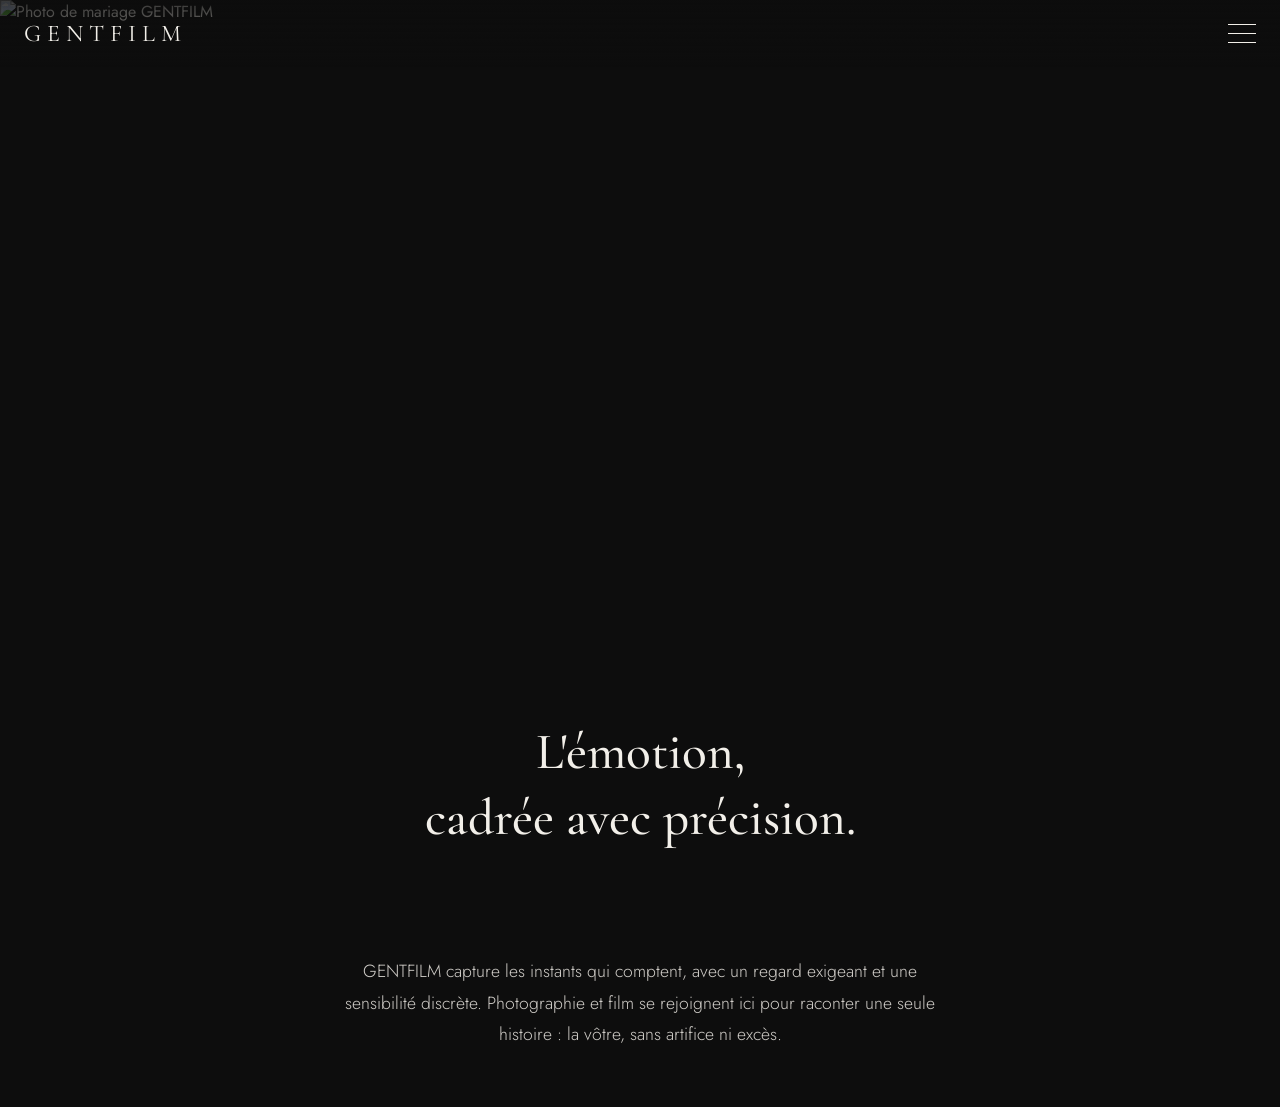
==== accueil.html @ b923bcfc "Add files via upload" ====
<!DOCTYPE html>
<html lang="fr">
<head>
<meta charset="UTF-8">
<meta name="viewport" content="width=device-width, initial-scale=1.0">
<title>GENTFILM — Accueil</title>
<link rel="preconnect" href="https://fonts.googleapis.com">
<link href="https://fonts.googleapis.com/css2?family=Cormorant+Garamond:wght@400;500;600&family=Jost:wght@300;400;500&display=swap" rel="stylesheet">
<link rel="stylesheet" href="style.css">
</head>
<body>

<header class="site-header">
  <a href="accueil.html" class="site-logo">GENTFILM</a>
  <button class="burger" id="burgerBtn" aria-label="Ouvrir le menu">
    <span></span><span></span><span></span>
  </button>
</header>

<nav class="fullscreen-nav" id="fullscreenNav">
  <a href="accueil.html" class="nav-link">Accueil</a>
  <a href="photo.html" class="nav-link">Photo</a>
  <a href="video.html" class="nav-link">Vidéo</a>
  <a href="contact.html" class="nav-link">Contact</a>
</nav>

<section class="hero">
  <img src="https://d2u1z1lopyfwlx.cloudfront.net/thumbnails/70946e85-54bd-5876-8c8c-7553be948bfe/ff65e6a8-7fa7-5800-a68d-40c87b06ce82.jpg" alt="Photo de mariage GENTFILM" class="hero-img">
  <div class="hero-overlay"></div>
  <div class="hero-text">
    <h1>L'émotion,<br>cadrée avec précision.</h1>
  </div>
</section>

<section class="intro">
  <p>GENTFILM capture les instants qui comptent, avec un regard exigeant et une sensibilité discrète. Photographie et film se rejoignent ici pour raconter une seule histoire : la vôtre, sans artifice ni excès.</p>
</section>

<script src="script.js"></script>
</body>
</html>
---- style.css ----
/* ===== Variables ===== */
:root {
  --noir: #0d0d0d;
  --blanc-casse: #f2efe9;
  --anthracite: #242322;
  --accent: #cdbfa0;
  --font-titre: 'Cormorant Garamond', serif;
  --font-texte: 'Jost', sans-serif;
}

* {
  margin: 0;
  padding: 0;
  box-sizing: border-box;
}

html, body {
  width: 100%;
  overflow-x: hidden;
}

body {
  background: var(--noir);
  color: var(--blanc-casse);
  font-family: var(--font-texte);
}

body.nav-open {
  overflow: hidden;
  height: 100vh;
}

/* ===== Landing page (mobile first) ===== */
.landing-body {
  height: 100dvh;
  max-height: 100dvh;
  overflow: hidden;
  position: fixed;
  inset: 0;
}

.landing-bg {
  position: absolute;
  inset: 0;
  background: radial-gradient(circle at 30% 20%, #3a352c 0%, #1c1a17 45%, #0d0d0d 100%);
  filter: blur(50px);
  transform: scale(1.15);
  overflow: hidden;
}

.landing-overlay {
  position: absolute;
  inset: 0;
  background: rgba(0, 0, 0, 0.35);
}

.landing-content {
  position: relative;
  height: 100%;
  display: flex;
  flex-direction: column;
  align-items: center;
  justify-content: center;
  padding: 1.5rem;
  gap: 4rem;
}

.landing-logo {
  font-family: var(--font-titre);
  font-weight: 500;
  font-size: 2.2rem;
  letter-spacing: 0.4em;
  color: var(--blanc-casse);
  text-align: center;
  text-transform: uppercase;
}

.landing-menu {
  display: flex;
  flex-direction: column;
  align-items: center;
  gap: 1.6rem;
  width: 100%;
}

.landing-link {
  position: relative;
  text-decoration: none;
  color: rgba(242, 239, 233, 0.75);
  font-family: var(--font-texte);
  font-weight: 300;
  letter-spacing: 0.3em;
  text-transform: uppercase;
  font-size: 0.8rem;
  padding: 0.5rem 0;
  transition: color 0.4s ease, letter-spacing 0.4s ease;
}

.landing-link::after {
  content: '';
  position: absolute;
  bottom: 0;
  left: 50%;
  width: 0;
  height: 1px;
  background: var(--accent);
  transition: width 0.4s ease, left 0.4s ease;
}

.landing-link:active,
.landing-link:hover {
  color: var(--blanc-casse);
  letter-spacing: 0.4em;
}

.landing-link:active::after,
.landing-link:hover::after {
  width: 100%;
  left: 0;
}

@media (min-width: 768px) {
  .landing-logo { font-size: 2.8rem; }
  .landing-menu { gap: 2rem; }
  .landing-link { font-size: 0.85rem; }
}

/* ===== Header (pages internes) ===== */
.site-header {
  position: fixed;
  top: 0;
  left: 0;
  width: 100%;
  display: flex;
  align-items: center;
  justify-content: space-between;
  padding: 1.2rem 1.5rem;
  z-index: 200;
  background: linear-gradient(to bottom, rgba(13,13,13,0.75), transparent);
}

.site-logo {
  font-family: var(--font-titre);
  font-size: 1.3rem;
  letter-spacing: 0.25em;
  color: var(--blanc-casse);
  text-decoration: none;
  text-transform: uppercase;
}

/* ===== Burger ===== */
.burger {
  width: 28px;
  height: 20px;
  position: relative;
  background: none;
  border: none;
  cursor: pointer;
  padding: 0;
  z-index: 210;
}

.burger span {
  position: absolute;
  left: 0;
  width: 100%;
  height: 1px;
  background: var(--blanc-casse);
  transition: transform 0.35s ease, opacity 0.35s ease, top 0.35s ease;
}

.burger span:nth-child(1) { top: 0; }
.burger span:nth-child(2) { top: 9px; }
.burger span:nth-child(3) { top: 18px; }

.burger.active span:nth-child(1) {
  top: 9px;
  transform: rotate(45deg);
}
.burger.active span:nth-child(2) {
  opacity: 0;
}
.burger.active span:nth-child(3) {
  top: 9px;
  transform: rotate(-45deg);
}

/* ===== Menu plein écran ===== */
.fullscreen-nav {
  position: fixed;
  inset: 0;
  background: rgba(13, 13, 13, 0.85);
  backdrop-filter: blur(20px);
  -webkit-backdrop-filter: blur(20px);
  display: flex;
  flex-direction: column;
  align-items: center;
  justify-content: center;
  gap: 2rem;
  z-index: 150;
  opacity: 0;
  visibility: hidden;
  transform: translateY(-10px);
  transition: opacity 0.4s ease, visibility 0.4s ease, transform 0.4s ease;
}

.fullscreen-nav.active {
  opacity: 1;
  visibility: visible;
  transform: translateY(0);
}

.nav-link {
  text-decoration: none;
  color: rgba(242, 239, 233, 0.8);
  font-family: var(--font-texte);
  font-weight: 300;
  letter-spacing: 0.3em;
  text-transform: uppercase;
  font-size: 1rem;
  transition: color 0.3s ease, letter-spacing 0.3s ease;
}

.nav-link:hover {
  color: var(--accent);
  letter-spacing: 0.4em;
}

/* ===== Hero (accueil) ===== */
.hero {
  position: relative;
  width: 100%;
  height: 100dvh;
  overflow: hidden;
}

.hero-img {
  width: 100%;
  height: 100%;
  object-fit: cover;
  display: block;
}

.hero-overlay {
  position: absolute;
  inset: 0;
  background: linear-gradient(to bottom, rgba(13,13,13,0.3) 0%, rgba(13,13,13,0.55) 100%);
}

.hero-text {
  position: absolute;
  bottom: 3rem;
  left: 0;
  width: 100%;
  padding: 0 1.5rem;
  text-align: center;
}

.hero-text h1 {
  font-family: var(--font-titre);
  font-weight: 500;
  font-size: 1.9rem;
  line-height: 1.3;
  color: var(--blanc-casse);
}

/* ===== Intro (accueil) ===== */
.intro {
  padding: 3.5rem 1.5rem;
  max-width: 640px;
  margin: 0 auto;
  text-align: center;
}

.intro p {
  font-family: var(--font-texte);
  font-weight: 300;
  font-size: 1rem;
  line-height: 1.8;
  color: rgba(242, 239, 233, 0.85);
}

/* ===== Titre de page (Photo, Vidéo, Contact) ===== */
.page-title {
  padding: 7rem 1.5rem 2rem;
  text-align: center;
}

.page-title h1 {
  font-family: var(--font-titre);
  font-weight: 500;
  font-size: 2rem;
  letter-spacing: 0.1em;
  text-transform: uppercase;
  color: var(--blanc-casse);
}

/* ===== Galerie ===== */
.gallery {
  display: grid;
  grid-template-columns: 1fr;
  gap: 0.5rem;
  padding: 0 0.5rem 3rem;
}

.gallery-item {
  width: 100%;
  height: auto;
  display: block;
  object-fit: cover;
  cursor: pointer;
  filter: grayscale(15%);
  transition: transform 0.4s ease, filter 0.4s ease;
}

.gallery-item:hover {
  transform: scale(1.02);
  filter: grayscale(0%);
}

/* ===== Lightbox (photo) ===== */
.lightbox {
  position: fixed;
  inset: 0;
  background: rgba(13, 13, 13, 0.95);
  display: flex;
  align-items: center;
  justify-content: center;
  z-index: 300;
  opacity: 0;
  visibility: hidden;
  transition: opacity 0.3s ease, visibility 0.3s ease;
  padding: 1.5rem;
}

.lightbox.active {
  opacity: 1;
  visibility: visible;
}

.lightbox img {
  max-width: 100%;
  max-height: 90vh;
  object-fit: contain;
}

.lightbox-close {
  position: absolute;
  top: 1.5rem;
  right: 1.5rem;
  font-size: 2rem;
  color: var(--blanc-casse);
  cursor: pointer;
  line-height: 1;
  z-index: 310;
}

/* ===== Vidéos ===== */
.video-list {
  display: flex;
  flex-direction: column;
  gap: 1.5rem;
  padding: 0 1.5rem 4rem;
  max-width: 900px;
  margin: 0 auto;
}

.video-card {
  position: relative;
  cursor: pointer;
  overflow: hidden;
  border-radius: 4px;
}

.video-thumb {
  width: 100%;
  height: auto;
  display: block;
  filter: brightness(0.7) grayscale(10%);
  transition: filter 0.4s ease, transform 0.4s ease;
}

.video-card:hover .video-thumb {
  filter: brightness(0.85) grayscale(0%);
  transform: scale(1.02);
}

.play-icon {
  position: absolute;
  top: 50%;
  left: 50%;
  transform: translate(-50%, -50%);
  width: 60px;
  height: 60px;
  border: 1px solid var(--accent);
  border-radius: 50%;
  display: flex;
  align-items: center;
  justify-content: center;
  color: var(--blanc-casse);
  font-size: 1rem;
  background: rgba(13, 13, 13, 0.4);
  backdrop-filter: blur(4px);
  pointer-events: none;
}

.video-caption {
  position: absolute;
  bottom: 1rem;
  left: 1rem;
  font-family: var(--font-titre);
  font-size: 1.2rem;
  color: var(--blanc-casse);
  pointer-events: none;
}

.video-modal {
  position: fixed;
  inset: 0;
  background: rgba(13, 13, 13, 0.97);
  display: flex;
  align-items: center;
  justify-content: center;
  z-index: 300;
  opacity: 0;
  visibility: hidden;
  transition: opacity 0.3s ease, visibility 0.3s ease;
  padding: 1.5rem;
}

.video-modal.active {
  opacity: 1;
  visibility: visible;
}

.video-modal video {
  max-width: 100%;
  max-height: 85vh;
}

/* ===== Contact ===== */
.contact-section {
  max-width: 480px;
  margin: 0 auto;
  padding: 0 1.5rem 4rem;
  text-align: center;
}

.contact-intro {
  font-family: var(--font-texte);
  font-weight: 300;
  font-size: 1rem;
  line-height: 1.7;
  color: rgba(242, 239, 233, 0.85);
  margin-bottom: 2.5rem;
}

.contact-form {
  display: flex;
  flex-direction: column;
  gap: 1.2rem;
  text-align: left;
}

.contact-form input,
.contact-form textarea {
  background: transparent;
  border: none;
  border-bottom: 1px solid rgba(242, 239, 233, 0.25);
  color: var(--blanc-casse);
  font-family: var(--font-texte);
  font-weight: 300;
  font-size: 0.95rem;
  padding: 0.7rem 0.2rem;
  outline: none;
  transition: border-color 0.3s ease;
  resize: none;
}

.contact-form input::placeholder,
.contact-form textarea::placeholder {
  color: rgba(242, 239, 233, 0.4);
}

.contact-form input:focus,
.contact-form textarea:focus {
  border-color: var(--accent);
}

.contact-submit {
  margin-top: 1rem;
  align-self: center;
  background: transparent;
  border: 1px solid var(--accent);
  color: var(--blanc-casse);
  font-family: var(--font-texte);
  font-weight: 400;
  letter-spacing: 0.25em;
  text-transform: uppercase;
  font-size: 0.8rem;
  padding: 0.9rem 2.5rem;
  cursor: pointer;
  transition: background 0.3s ease, color 0.3s ease;
}

.contact-submit:hover {
  background: var(--accent);
  color: var(--noir);
}

.contact-direct {
  margin-top: 3rem;
  display: flex;
  flex-direction: column;
  gap: 0.8rem;
}

.contact-link {
  color: rgba(242, 239, 233, 0.7);
  text-decoration: none;
  font-family: var(--font-texte);
  font-weight: 300;
  letter-spacing: 0.1em;
  font-size: 0.9rem;
  transition: color 0.3s ease;
}

.contact-link:hover {
  color: var(--accent);
}

@media (min-width: 768px) {
  .hero-text h1 { font-size: 3.2rem; }
  .intro p { font-size: 1.1rem; }
  .site-logo { font-size: 1.5rem; }
  .page-title h1 { font-size: 2.6rem; }
  .gallery {
    grid-template-columns: repeat(3, 1fr);
    gap: 0.8rem;
    padding: 0 1.5rem 4rem;
  }
  .video-list {
    flex-direction: row;
    flex-wrap: wrap;
  }
  .video-card {
    flex: 1 1 45%;
  }
}
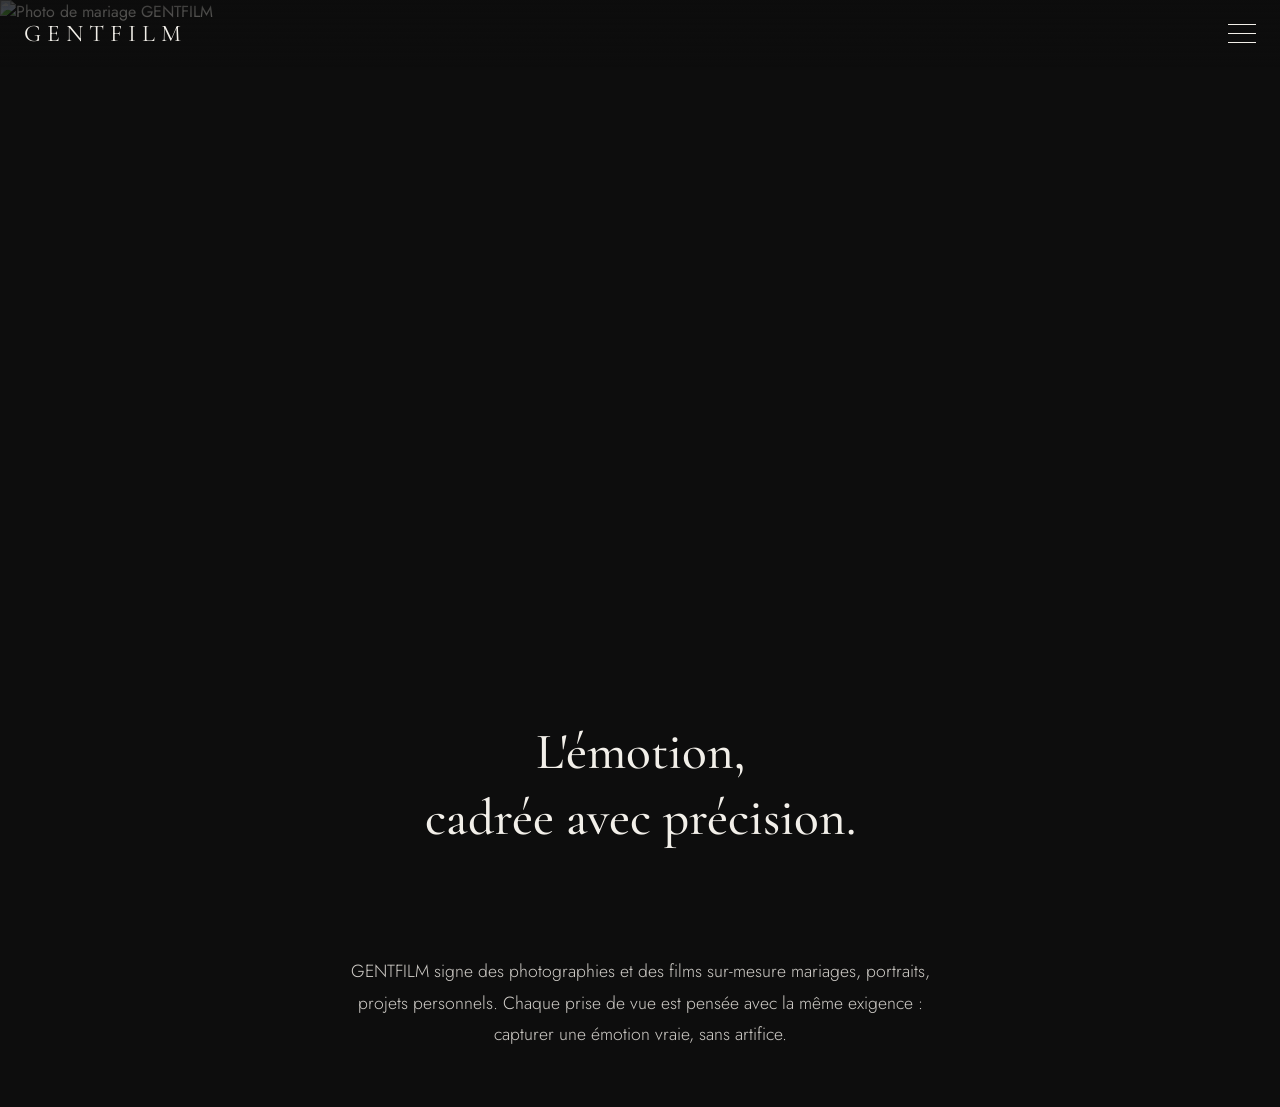
==== commit ae36a2f9: "Add files via upload" ====
--- a/accueil.html
+++ b/accueil.html
@@ -25,7 +25,7 @@
 </nav>
 
 <section class="hero">
-  <img src="https://d2u1z1lopyfwlx.cloudfront.net/thumbnails/70946e85-54bd-5876-8c8c-7553be948bfe/ff65e6a8-7fa7-5800-a68d-40c87b06ce82.jpg" alt="Photo de mariage GENTFILM" class="hero-img">
+  <img src="images/mariage_pose1.jpeg" alt="Photo de mariage GENTFILM" class="hero-img">
   <div class="hero-overlay"></div>
   <div class="hero-text">
     <h1>L'émotion,<br>cadrée avec précision.</h1>
@@ -33,7 +33,7 @@
 </section>
 
 <section class="intro">
-  <p>GENTFILM capture les instants qui comptent, avec un regard exigeant et une sensibilité discrète. Photographie et film se rejoignent ici pour raconter une seule histoire : la vôtre, sans artifice ni excès.</p>
+  <p>GENTFILM signe des photographies et des films sur-mesure mariages, portraits, projets personnels. Chaque prise de vue est pensée avec la même exigence : capturer une émotion vraie, sans artifice.</p>
 </section>
 
 <script src="script.js"></script>
--- a/style.css
+++ b/style.css
@@ -30,7 +30,82 @@
   height: 100vh;
 }
 
-/* ===== Landing page (mobile first) ===== */
+/* ===== Page d'entrée (index.html) ===== */
+.entry-body {
+  height: 100dvh;
+  overflow: hidden;
+  position: fixed;
+  inset: 0;
+}
+
+.entry-hero {
+  position: relative;
+  width: 100%;
+  height: 100%;
+}
+
+.entry-img {
+  width: 100%;
+  height: 100%;
+  object-fit: cover;
+  object-position: center 30%;
+  display: block;
+  filter: grayscale(20%);
+}
+
+.entry-overlay {
+  position: absolute;
+  inset: 0;
+  background: linear-gradient(to bottom, rgba(13,13,13,0.15) 0%, rgba(13,13,13,0.35) 55%, rgba(13,13,13,0.85) 100%);
+}
+
+.entry-content {
+  position: absolute;
+  bottom: 8%;
+  left: 0;
+  width: 100%;
+  display: flex;
+  flex-direction: column;
+  align-items: center;
+  gap: 2rem;
+  padding: 0 1.5rem;
+  text-align: center;
+}
+
+.entry-tagline {
+  font-family: var(--font-titre);
+  font-weight: 500;
+  font-size: 1.5rem;
+  line-height: 1.4;
+  color: var(--blanc-casse);
+  max-width: 320px;
+}
+
+.entry-btn {
+  text-decoration: none;
+  color: var(--blanc-casse);
+  font-family: var(--font-texte);
+  font-weight: 400;
+  letter-spacing: 0.35em;
+  text-transform: uppercase;
+  font-size: 0.8rem;
+  padding: 0.9rem 2.8rem;
+  border: 1px solid var(--accent);
+  transition: background 0.4s ease, color 0.4s ease;
+}
+
+.entry-btn:hover,
+.entry-btn:active {
+  background: var(--accent);
+  color: var(--noir);
+}
+
+@media (min-width: 768px) {
+  .entry-tagline { font-size: 2.1rem; max-width: 500px; }
+  .entry-btn { font-size: 0.9rem; padding: 1rem 3.2rem; }
+}
+
+/* ===== Redirection (menu flouté) ===== */
 .landing-body {
   height: 100dvh;
   max-height: 100dvh;
@@ -39,19 +114,20 @@
   inset: 0;
 }
 
-.landing-bg {
-  position: absolute;
-  inset: 0;
-  background: radial-gradient(circle at 30% 20%, #3a352c 0%, #1c1a17 45%, #0d0d0d 100%);
-  filter: blur(50px);
+.landing-bg-img {
+  position: absolute;
+  inset: 0;
+  width: 100%;
+  height: 100%;
+  object-fit: cover;
+  filter: blur(35px);
   transform: scale(1.15);
-  overflow: hidden;
 }
 
 .landing-overlay {
   position: absolute;
   inset: 0;
-  background: rgba(0, 0, 0, 0.35);
+  background: rgba(0, 0, 0, 0.4);
 }
 
 .landing-content {
@@ -295,6 +371,16 @@
   color: var(--blanc-casse);
 }
 
+.page-subtitle {
+  font-family: var(--font-texte);
+  font-weight: 300;
+  font-size: 0.9rem;
+  line-height: 1.7;
+  color: rgba(242, 239, 233, 0.65);
+  max-width: 480px;
+  margin: 1rem auto 0;
+}
+
 /* ===== Galerie ===== */
 .gallery {
   display: grid;
@@ -443,16 +529,6 @@
   max-width: 480px;
   margin: 0 auto;
   padding: 0 1.5rem 4rem;
-  text-align: center;
-}
-
-.contact-intro {
-  font-family: var(--font-texte);
-  font-weight: 300;
-  font-size: 1rem;
-  line-height: 1.7;
-  color: rgba(242, 239, 233, 0.85);
-  margin-bottom: 2.5rem;
 }
 
 .contact-form {
@@ -512,21 +588,42 @@
   margin-top: 3rem;
   display: flex;
   flex-direction: column;
-  gap: 0.8rem;
-}
-
-.contact-link {
-  color: rgba(242, 239, 233, 0.7);
+  gap: 1.2rem;
+}
+
+.contact-row {
+  display: flex;
+  align-items: center;
+  gap: 1rem;
   text-decoration: none;
+  color: rgba(242, 239, 233, 0.8);
+  transition: color 0.3s ease, transform 0.3s ease;
+}
+
+.contact-row:hover {
+  color: var(--accent);
+  transform: translateX(4px);
+}
+
+.contact-icon {
+  width: 22px;
+  height: 22px;
+  flex-shrink: 0;
+  display: flex;
+  align-items: center;
+  justify-content: center;
+}
+
+.contact-icon svg {
+  width: 100%;
+  height: 100%;
+}
+
+.contact-text {
   font-family: var(--font-texte);
   font-weight: 300;
-  letter-spacing: 0.1em;
-  font-size: 0.9rem;
-  transition: color 0.3s ease;
-}
-
-.contact-link:hover {
-  color: var(--accent);
+  letter-spacing: 0.05em;
+  font-size: 0.95rem;
 }
 
 @media (min-width: 768px) {
@@ -534,6 +631,7 @@
   .intro p { font-size: 1.1rem; }
   .site-logo { font-size: 1.5rem; }
   .page-title h1 { font-size: 2.6rem; }
+  .page-subtitle { font-size: 1rem; }
   .gallery {
     grid-template-columns: repeat(3, 1fr);
     gap: 0.8rem;
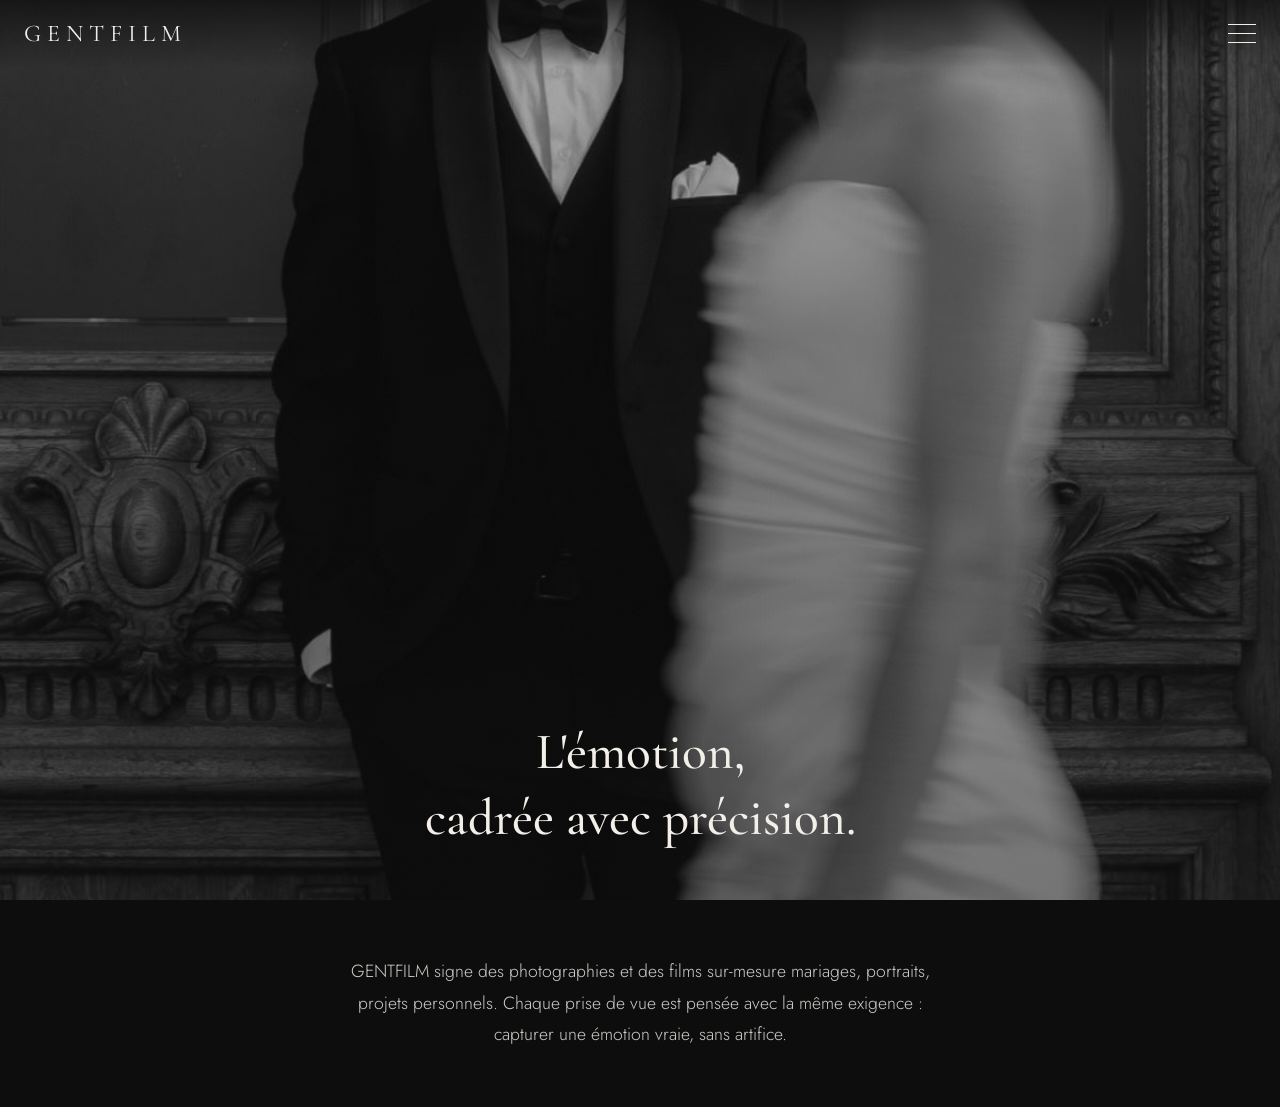
==== commit ddb99c49: "Update accueil.html" ====
--- a/accueil.html
+++ b/accueil.html
@@ -25,7 +25,7 @@
 </nav>
 
 <section class="hero">
-  <img src="images/mariage_pose1.jpeg" alt="Photo de mariage GENTFILM" class="hero-img">
+  <img src="mariage_pose1.jpeg" alt="Photo de mariage GENTFILM" class="hero-img">
   <div class="hero-overlay"></div>
   <div class="hero-text">
     <h1>L'émotion,<br>cadrée avec précision.</h1>
@@ -38,4 +38,4 @@
 
 <script src="script.js"></script>
 </body>
-</html>+</html>
